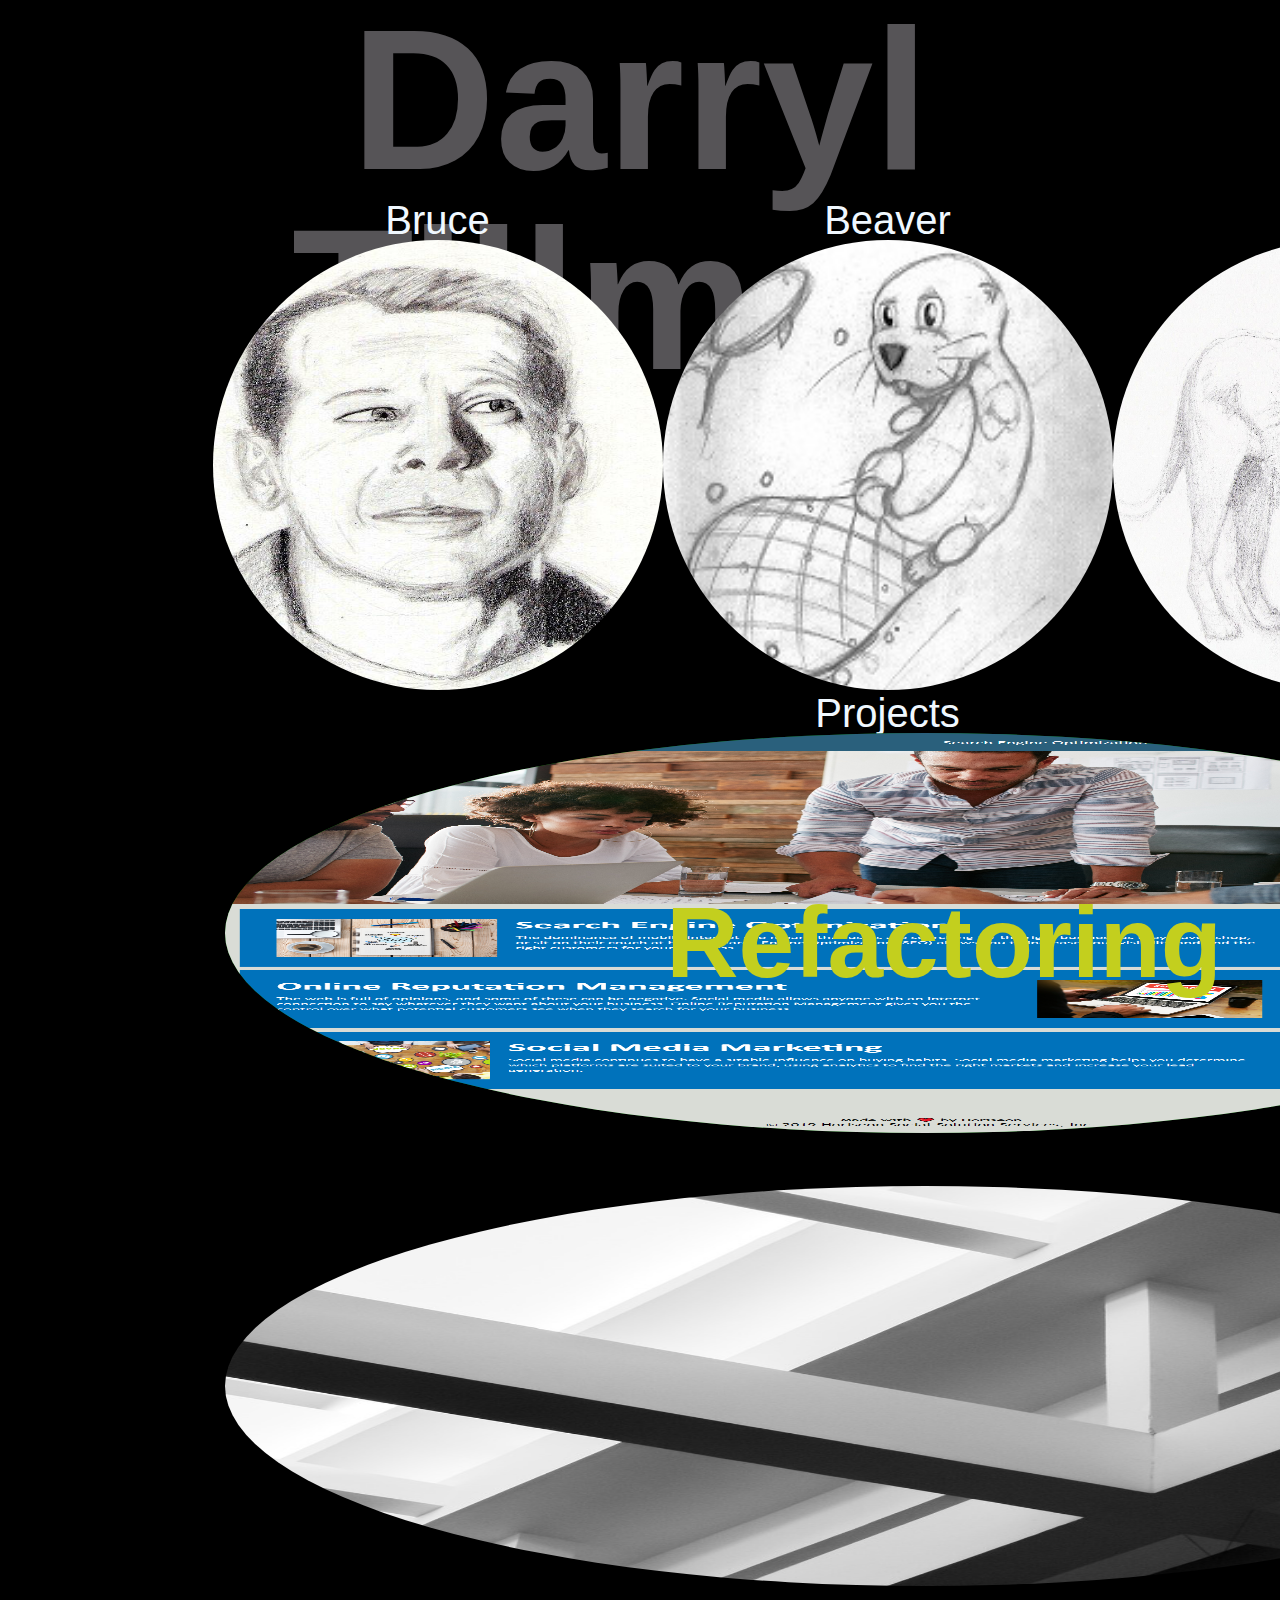
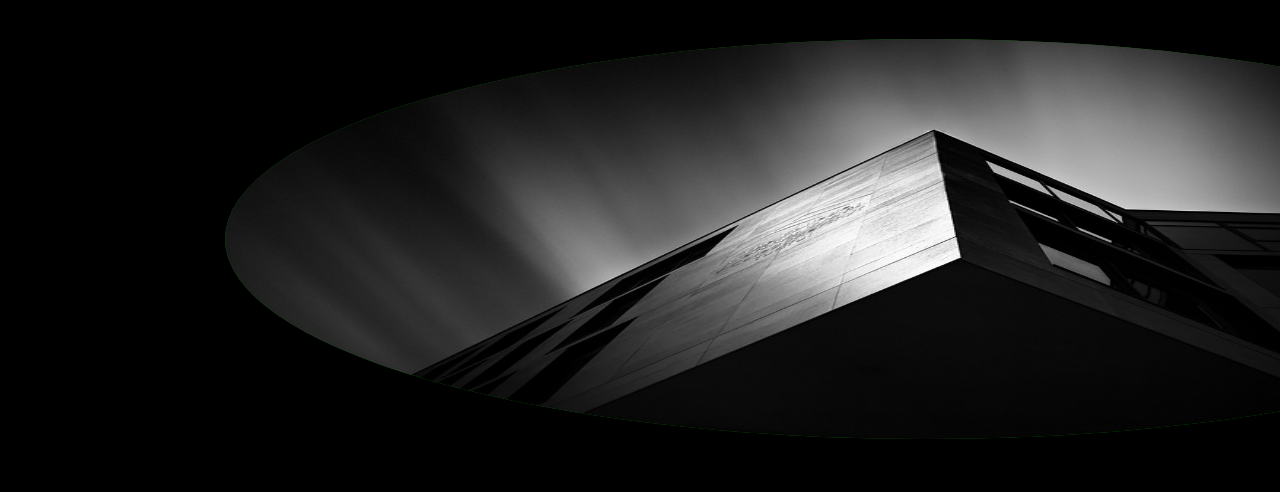
==== index.html @ e44b559b "fixed html file location" ====
<!DOCTYPE html>
<html lang="en">
<head>
    <meta charset="UTF-8">
    <meta http-equiv="X-UA-Compatible" content="IE=edge">
    <meta name="viewport" content="width=device-width, initial-scale=1.0">
    <title>Document</title>
    <link rel="stylesheet" href="./Develop/assets/reset.css">
    <link rel="stylesheet" href="./Develop/assets/style.css">

</head>
<body>
    <nav>
        <h1>Darryl Tillman</h1>
            <!-- hover and nav links show up -->
        <h3></h3>
    </nav>
    <main class="frog">
        <section class="box">

        </section>
        <section>
            <div class="line">
                <section>
                    <header class="intro">Bruce</header>
                    <img src="./Develop/assets/img/bruce_by_tales64_d14i1tt.jpg" alt="" class="circle2">
                </section>
                <section>
                    <header class="intro">Beaver</header>
                    <img src="./Develop/assets/img/beaver200.jpg" alt="" class="circle2">
                </section>
                <section>
                    <header class="intro">Lion</header>
                    <img src="./Develop/assets/img/lion_by_tales64_d14i1wu.jpg" alt="" class="circle2">
                </section>
            </div>
            <div class="line2">
                <header class="intro"> Projects</header>
                <div class="container">

                    <a href="https://tales64.github.io/New-Refactoring/#search-engine-optimization"><img src="./Develop/assets/img/127.0.0.1_5500_Develop_index2.html.png" alt="" class="oval"></a>
                    <h2>Refactoring</h2>
                </div>
                <section>
                    <img src="./Develop/assets/img/airport-296226_960_720.jpg" alt="" class="oval">
                    
                </section>
                <section>
                    <img src="./Develop/assets/img/building-1089861_960_720.jpg" alt="" class="oval">
    
                </section>
                 
            </div>
        </section>
    </main>
    <footer>

    </footer>
    
</body>
</html>
---- Develop/assets/style.css ----
body{
    background-color: black;

}

nav{
    height: 200px;
    justify-content: center;
}
h1{
    text-align: center;
    font-size: 200px;
    font-style: fantasy;
    color: rgb(86, 84, 87);
}
h2{
    font-size: 100px;
    position: absolute;
    top: 35%;
    left: 35%;
}
h3{
color: aliceblue;
text-justify: ;
}

header{

}
.container{
    position: relative;
    text-align: center;
    color: rgb(195, 207, 30);
}
.frog{
    display: flex;
    width: 100vw;
    height: 100vh;
}
.intro{
    text-align: center;
    color: aliceblue;
    font-size: 40px;
}
.box{
    height: 100vmax;
    width: 200px;
    background: rgb(91, 91, 116);
    margin: 0px 75px;
}

.line{
    display: flex;
    justify-content: center;
}


.circle2{
    height: 450px;
    width: 450px;
    border-radius: 100%;
    
}

.line2{
    justify-content: center;
}

.oval{
height: 400px;
width: 1400px;
background: green;
border-radius: 50%;
margin-left: 75px;
margin-bottom: 50px;
}
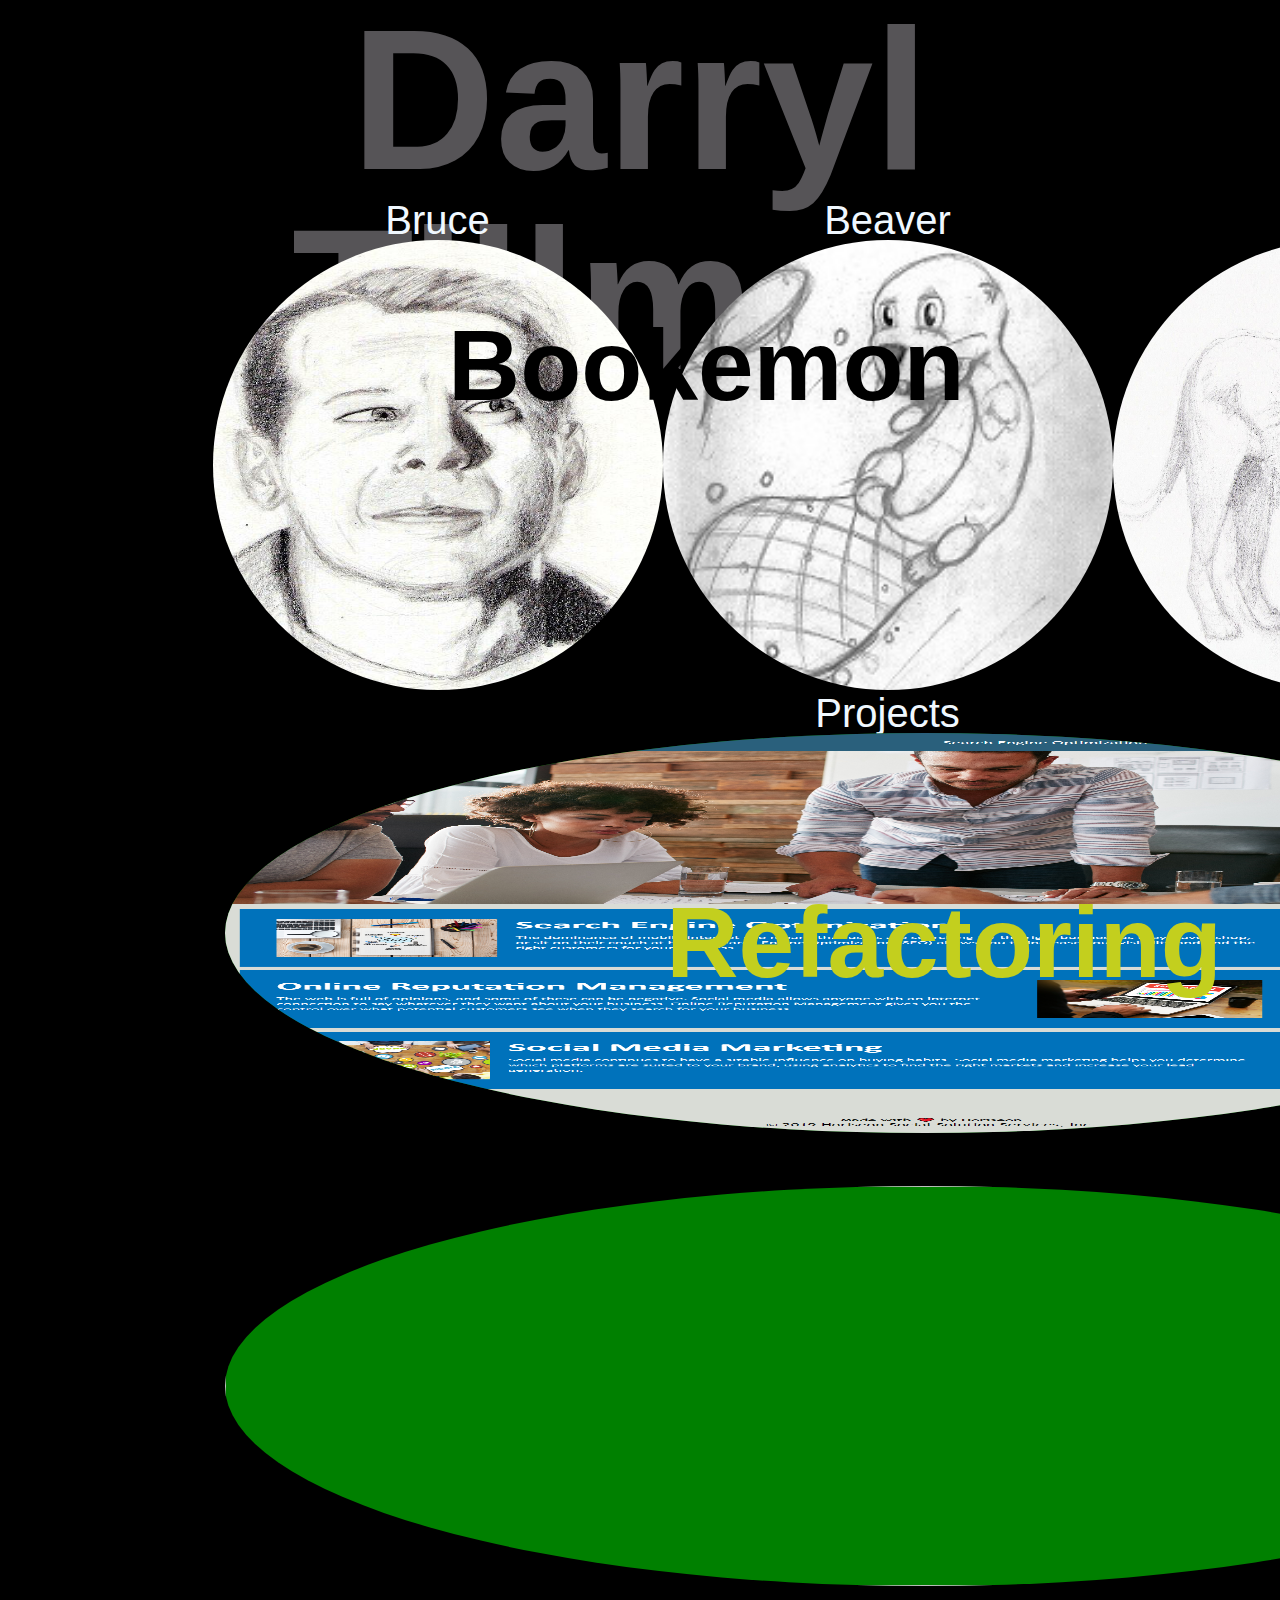
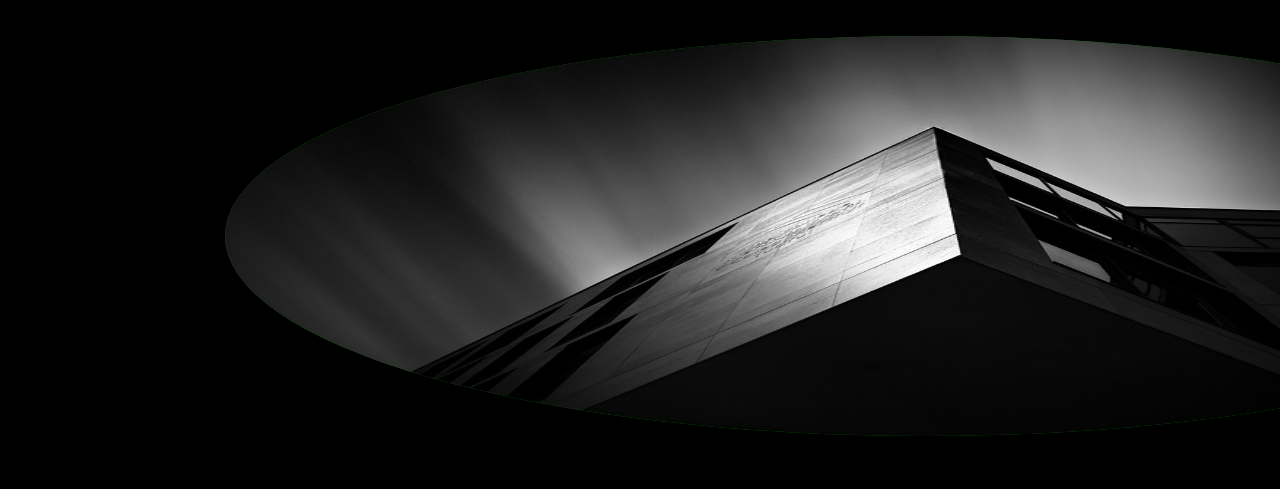
==== commit 14887c6c: "new webpage added" ====
--- a/index.html
+++ b/index.html
@@ -42,7 +42,9 @@
                     <h2>Refactoring</h2>
                 </div>
                 <section>
-                    <img src="./Develop/assets/img/airport-296226_960_720.jpg" alt="" class="oval">
+                    <a href="https://btay786.github.io/1-project-to-rule/"><img src="./Develop/assets/img/Bookemon-demo.gif" alt="" class="oval"></a>
+                    <h2>Bookemon</h2>
+                    
                     
                 </section>
                 <section>
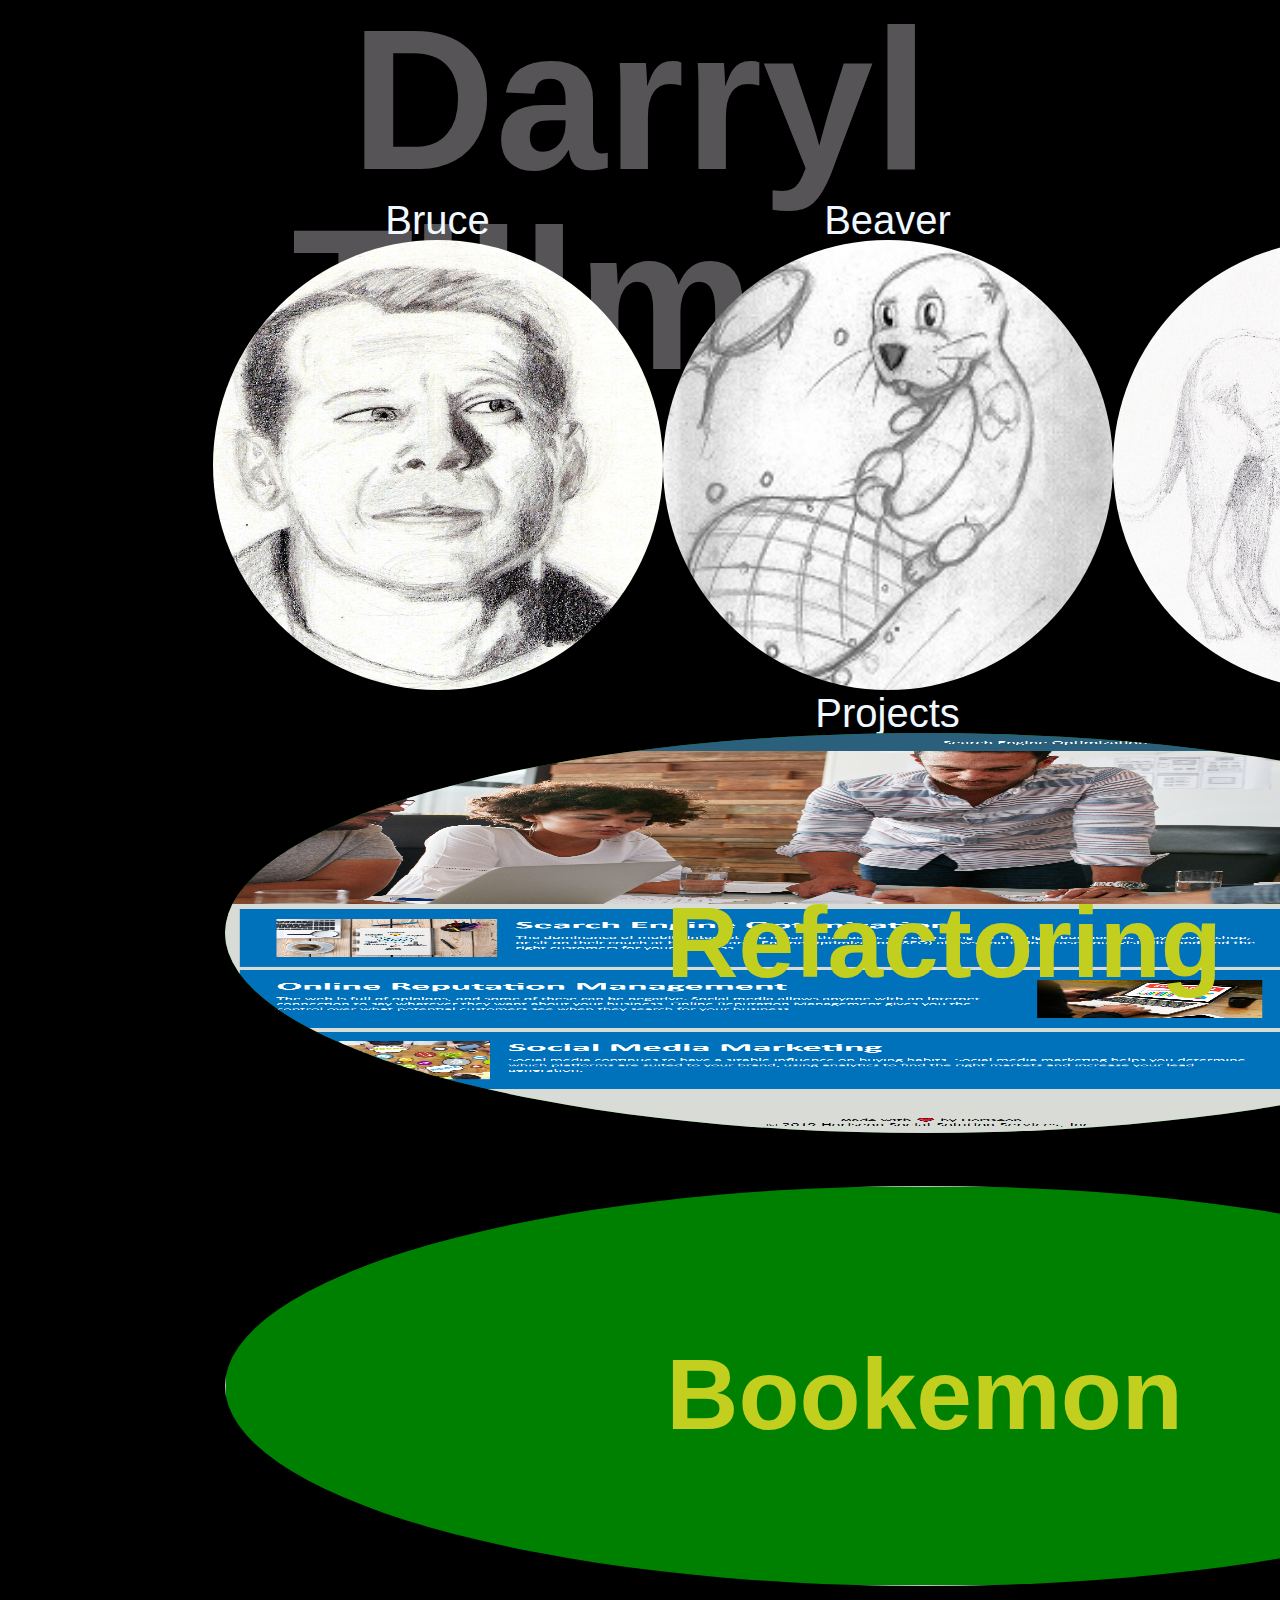
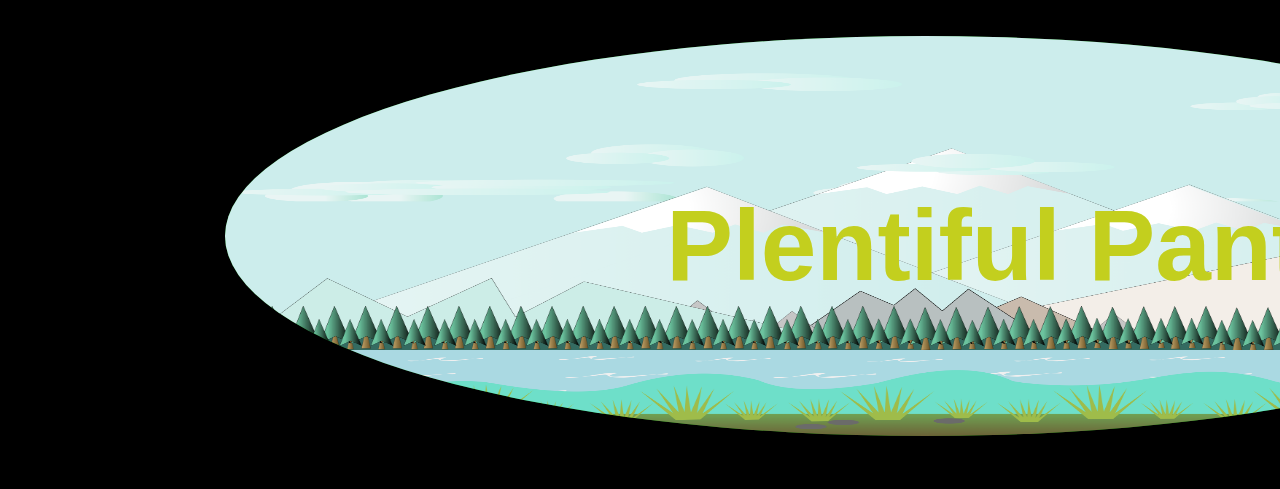
==== commit 5b661a53: "added plentiful pantry" ====
--- a/index.html
+++ b/index.html
@@ -41,16 +41,18 @@
                     <a href="https://tales64.github.io/New-Refactoring/#search-engine-optimization"><img src="./Develop/assets/img/127.0.0.1_5500_Develop_index2.html.png" alt="" class="oval"></a>
                     <h2>Refactoring</h2>
                 </div>
-                <section>
+                <div class="container">
                     <a href="https://btay786.github.io/1-project-to-rule/"><img src="./Develop/assets/img/Bookemon-demo.gif" alt="" class="oval"></a>
                     <h2>Bookemon</h2>
                     
                     
-                </section>
-                <section>
-                    <img src="./Develop/assets/img/building-1089861_960_720.jpg" alt="" class="oval">
+                </div>
+                <div class="container">
+                    
+                    <a href="https://plentiful-pantry.herokuapp.com/api/users/login"><img src="./Develop/assets/img/Plentiful Pantry.png" alt="" class="oval"></a>
+                    <h2>Plentiful Pantry</h2>
     
-                </section>
+                </div>
                  
             </div>
         </section>
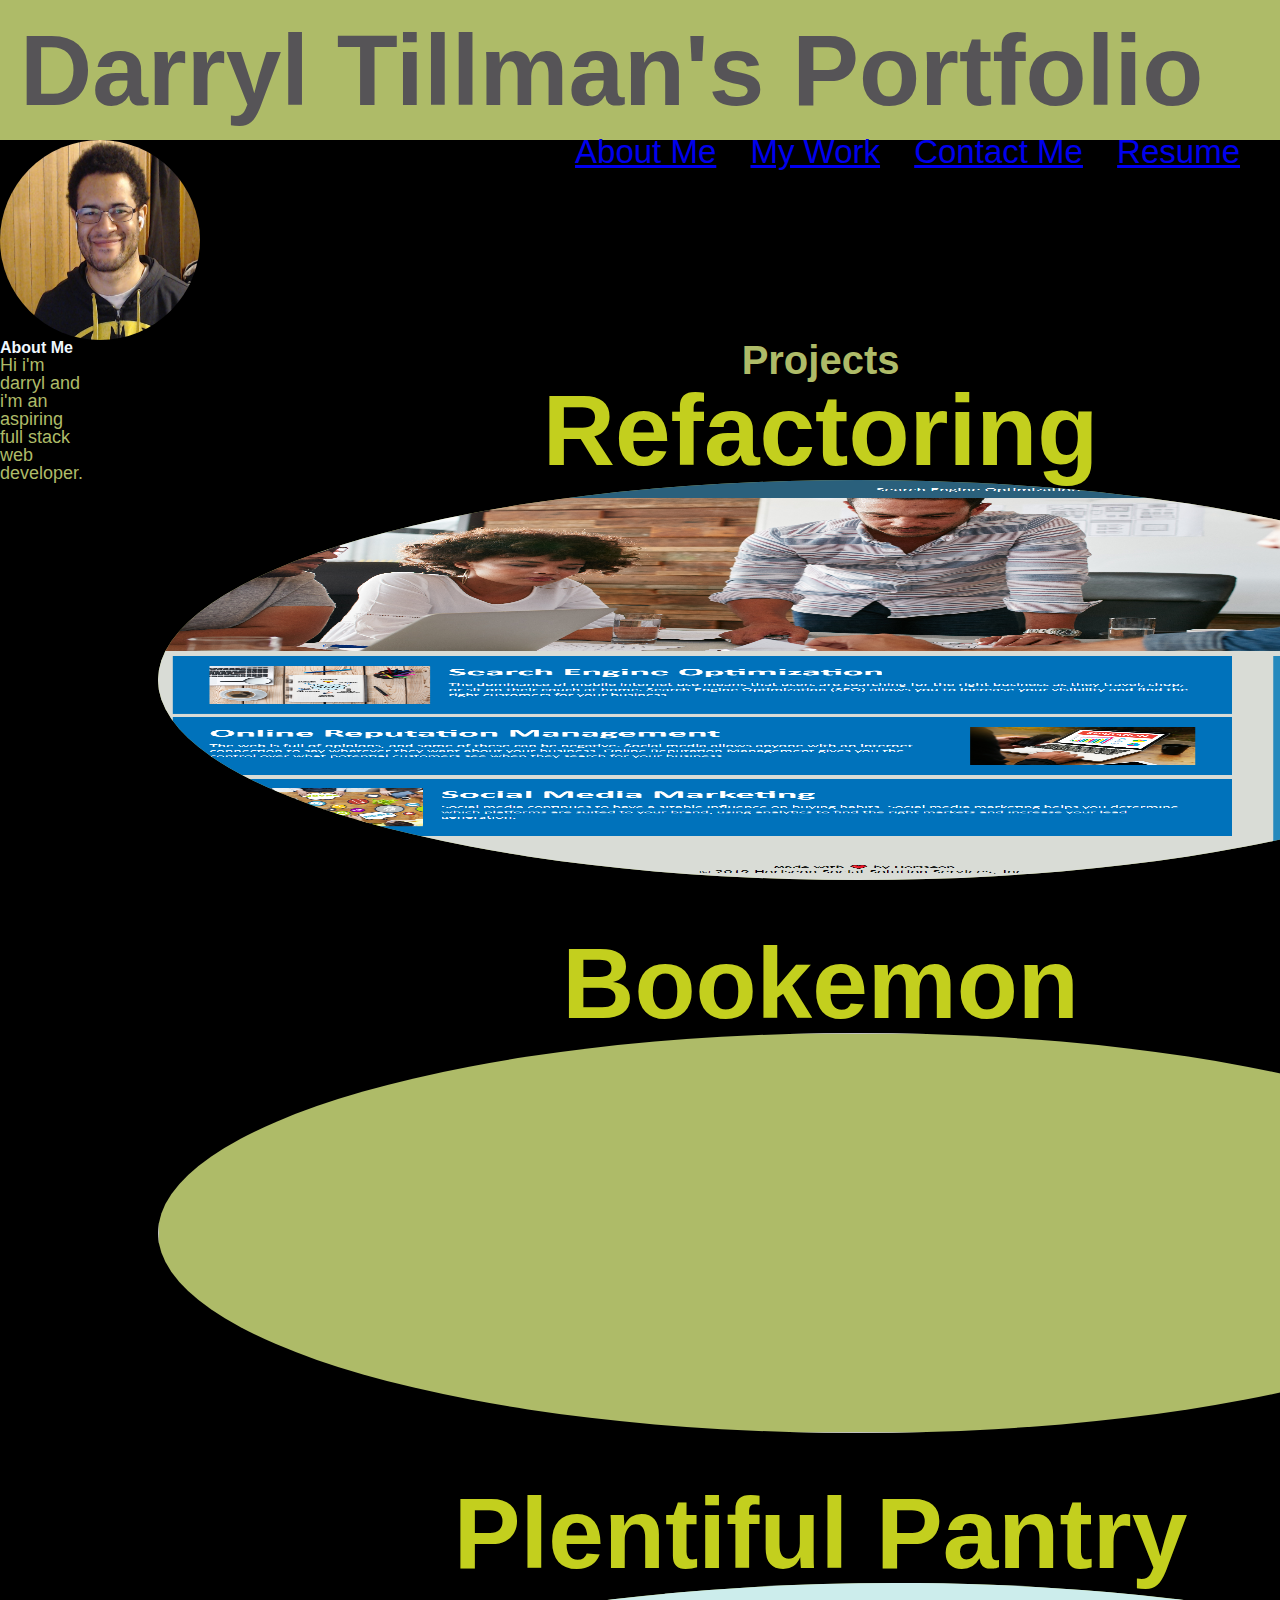
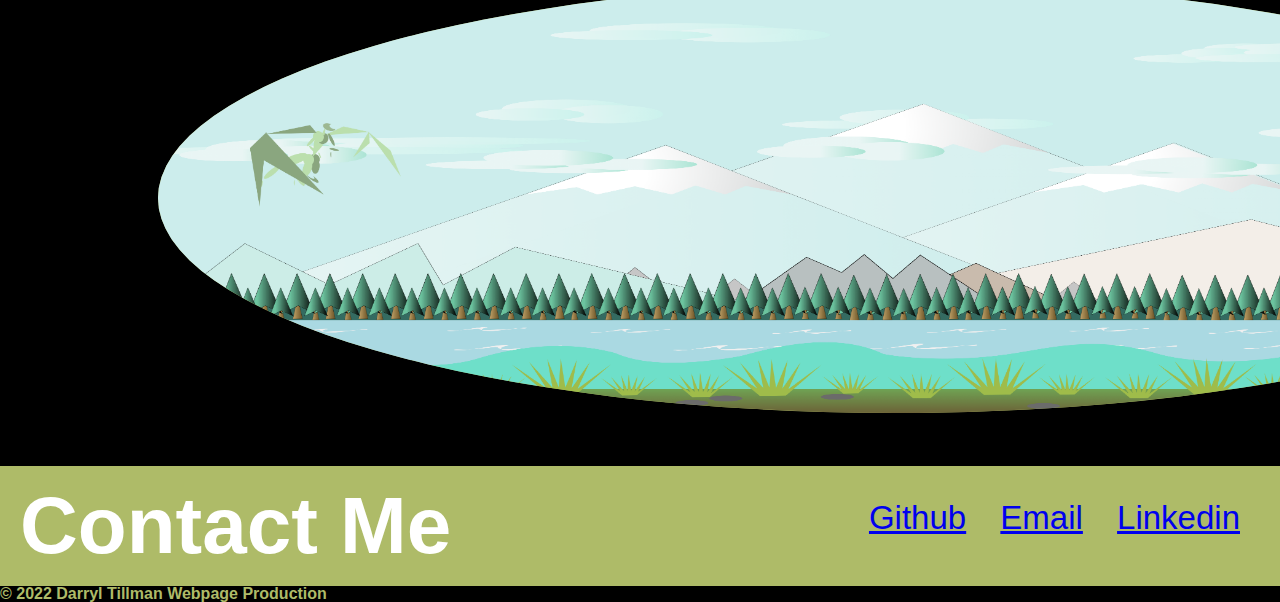
==== commit 436ee6a4: "updated layout and animation added" ====
--- a/index.html
+++ b/index.html
@@ -1,65 +1,85 @@
 <!DOCTYPE html>
 <html lang="en">
-<head>
+  <head>
     <meta charset="UTF-8">
     <meta http-equiv="X-UA-Compatible" content="IE=edge">
     <meta name="viewport" content="width=device-width, initial-scale=1.0">
-    <title>Document</title>
-    <link rel="stylesheet" href="./Develop/assets/reset.css">
-    <link rel="stylesheet" href="./Develop/assets/style.css">
-
-</head>
-<body>
-    <nav>
-        <h1>Darryl Tillman</h1>
-            <!-- hover and nav links show up -->
-        <h3></h3>
+    <title>Darryl Tillman's Portfolio</title>
+    <link rel="stylesheet" href="./assets/reset.css">
+    <link rel="stylesheet" href="./assets/style.css">
+    <link rel="stylesheet" href="./assets/animate.css">
+    
+  </head>
+  <body>
+    <header class="header">
+      <!-- Portfolio Name -->
+      <h1>Darryl Tillman's Portfolio</h1>
+      <nav class="line">
+        
+        <!--Nav links -->
+        <ul>
+          <li><a href="#about-me-section">About Me</a></li>
+          <li><a href="#my-work-section">My Work</a></li>
+          <li><a href="#contact-me-section">Contact Me</a></li>
+          <li><a a href="./assets/documents/2022_Professional_CV.pdf" target="_blank">Resume</a></li>
+        </ul>
+      </div>
     </nav>
-    <main class="frog">
-        <section class="box">
-
-        </section>
-        <section>
-            <div class="line">
-                <section>
-                    <header class="intro">Bruce</header>
-                    <img src="./Develop/assets/img/bruce_by_tales64_d14i1tt.jpg" alt="" class="circle2">
-                </section>
-                <section>
-                    <header class="intro">Beaver</header>
-                    <img src="./Develop/assets/img/beaver200.jpg" alt="" class="circle2">
-                </section>
-                <section>
-                    <header class="intro">Lion</header>
-                    <img src="./Develop/assets/img/lion_by_tales64_d14i1wu.jpg" alt="" class="circle2">
-                </section>
-            </div>
-            <div class="line2">
-                <header class="intro"> Projects</header>
-                <div class="container">
-
-                    <a href="https://tales64.github.io/New-Refactoring/#search-engine-optimization"><img src="./Develop/assets/img/127.0.0.1_5500_Develop_index2.html.png" alt="" class="oval"></a>
-                    <h2>Refactoring</h2>
-                </div>
-                <div class="container">
-                    <a href="https://btay786.github.io/1-project-to-rule/"><img src="./Develop/assets/img/Bookemon-demo.gif" alt="" class="oval"></a>
-                    <h2>Bookemon</h2>
-                    
+  </header>
+  <main class="html-overlay"> 
+    <section>
+      <img src="./assets/img/Profile.png" alt="" id="circle2">
+    </section>
+    <section class="frog">
+      <div>
+        <h3 id="about-me-section">About Me</h2>
+          <p>Hi i'm darryl and i'm an aspiring full stack web developer.</p>
+        </div>
+        <div>
+          <h2 class="intro" id="my-work-section"> Projects</h2>
+          <div class="container">
+            
+            <h2>Refactoring</h2>
+            <a href="https://tales64.github.io/New-Refactoring/#search-engine-optimization"><img src="./assets/img/127.0.0.1_5500_Develop_index2.html.png" alt="" class="oval"></a>
+          </div>
+          <div class="container">
+            <h2>Bookemon</h2>
+            <a href="https://btay786.github.io/1-project-to-rule/"><img src="./assets/img/Bookemon-demo.gif" alt="" class="oval"></a>
+            
+            
+          </div>
+          <div class="container">
+            
+            <h2>Plentiful Pantry</h2>
+            <a href="https://plentiful-pantry.herokuapp.com/api/users/login" alt=""><canvas href="https://plentiful-pantry.herokuapp.com/api/users/login" id="canvas2"  class="oval"></canvas>
+                    </a>
                     
                 </div>
-                <div class="container">
-                    
-                    <a href="https://plentiful-pantry.herokuapp.com/api/users/login"><img src="./Develop/assets/img/Plentiful Pantry.png" alt="" class="oval"></a>
-                    <h2>Plentiful Pantry</h2>
-    
-                </div>
-                 
-            </div>
+                
+              </div>
+            </section>
+        <section class="beaver">
+              <h4 id="contact-me-section">Contact Me</h4>
+              <div>
+              <ul>
+            <li>
+            <!-- <a href=""><img src="" alt="" class="oval"></a> -->
+            <a href="https://github.com/Tales64"><img src="" alt="" class="">Github</a></li>
+            <li>
+            <a href="https://www.tales64@yahoo.com/" target="_blank">Email</a></li>
+            <li>
+            <a href="https://www.linkedin.com/in/darryl-tillman-07a28a94/"><img src="" alt="" class="">Linkedin</a></li>
+          </ul>
+        </div>
         </section>
-    </main>
+        </main>
     <footer>
+      
+        <h4>&copy 2022 Darryl Tillman Webpage Production</h4>
+    </footer>
+    <script src="./assets/animation.js"></script>
+</body>
+</html>
 
-    </footer>
-    
-</body>
-</html>+
+
--- a/assets/style.css
+++ b/assets/style.css
@@ -0,0 +1,133 @@
+
+body{
+    background-color: black;
+    width: 100vw;
+    height: 100vh;
+}
+p{
+    color: #aebb68;
+    font-size:large;
+}
+nav{
+    height: 200px;
+}
+h1{
+    text-align: center;
+    font-size: 75px;
+    font-style: fantasy;
+    color: rgb(86, 84, 87);
+}
+h2{
+    font-size: 100px;
+    top: 35%;
+    left: 35%;
+}
+h3{
+color: aliceblue;
+text-justify: center;
+}
+
+.container{
+    text-align: center;
+    color: rgb(195, 207, 30);
+}
+.frog{
+    display: flex;
+
+}
+.intro{
+    text-align: center;
+    color: #aebb68;
+    font-size: 40px;
+}
+.box{
+    height: 100vmax;
+    width: 200px;
+    background: rgb(91, 91, 116);
+    margin: 0px 75px;
+}
+
+.line{
+    display: block;
+}
+
+
+#circle2{
+    display: flex;
+    height: 200px;
+    width: 200px;
+    border-radius: 100%;
+    justify-content: right;
+    
+}
+
+.line2{
+    justify-content: center;
+}
+
+.oval{
+height: 400px;
+width: 1400px;
+background: #aebb68;
+border-radius: 50%;
+margin-left: 75px;
+margin-bottom: 50px;
+}
+
+.header {
+    padding: 20px;
+    font-family: 'Trebuchet MS', 'Lucida Sans Unicode', 'Lucida Grande', 'Lucida Sans', Arial, sans-serif;
+    background-color: #aebb68;
+    color: #ffffff;
+}
+/* increased font size */
+.header h1 {
+    display: inline-block;
+    font-size: 100px;
+}
+.header nav {
+    padding-top: 15px;
+    margin-right: 20px;
+    float: right;
+    font-family: 'Gill Sans', 'Gill Sans MT', Calibri, 'Trebuchet MS', sans-serif;
+    font-size: 33px;
+}
+/* removed unneeded code */
+.header nav ul {
+    list-style-type: none;
+}
+
+.header nav ul li {
+    display: inline-block;
+    margin-left: 25px;
+}
+.beaver {
+    padding: 20px;
+    font-family: 'Trebuchet MS', 'Lucida Sans Unicode', 'Lucida Grande', 'Lucida Sans', Arial, sans-serif;
+    background-color: #aebb68;
+    color: #ffffff;
+}
+/* increased font size */
+.beaver h4 {
+    display: inline-block;
+    font-size: 80px;
+}
+.beaver div {
+    padding-top: 15px;
+    margin-right: 20px;
+    float: right;
+    font-family: 'Gill Sans', 'Gill Sans MT', Calibri, 'Trebuchet MS', sans-serif;
+    font-size: 33px;
+}
+/* removed unneeded code */
+.beaver div ul {
+    list-style-type: none;
+}
+
+.beaver div ul li {
+    display: inline-block;
+    margin-left: 25px;
+}
+footer{
+    color: #aebb68;
+}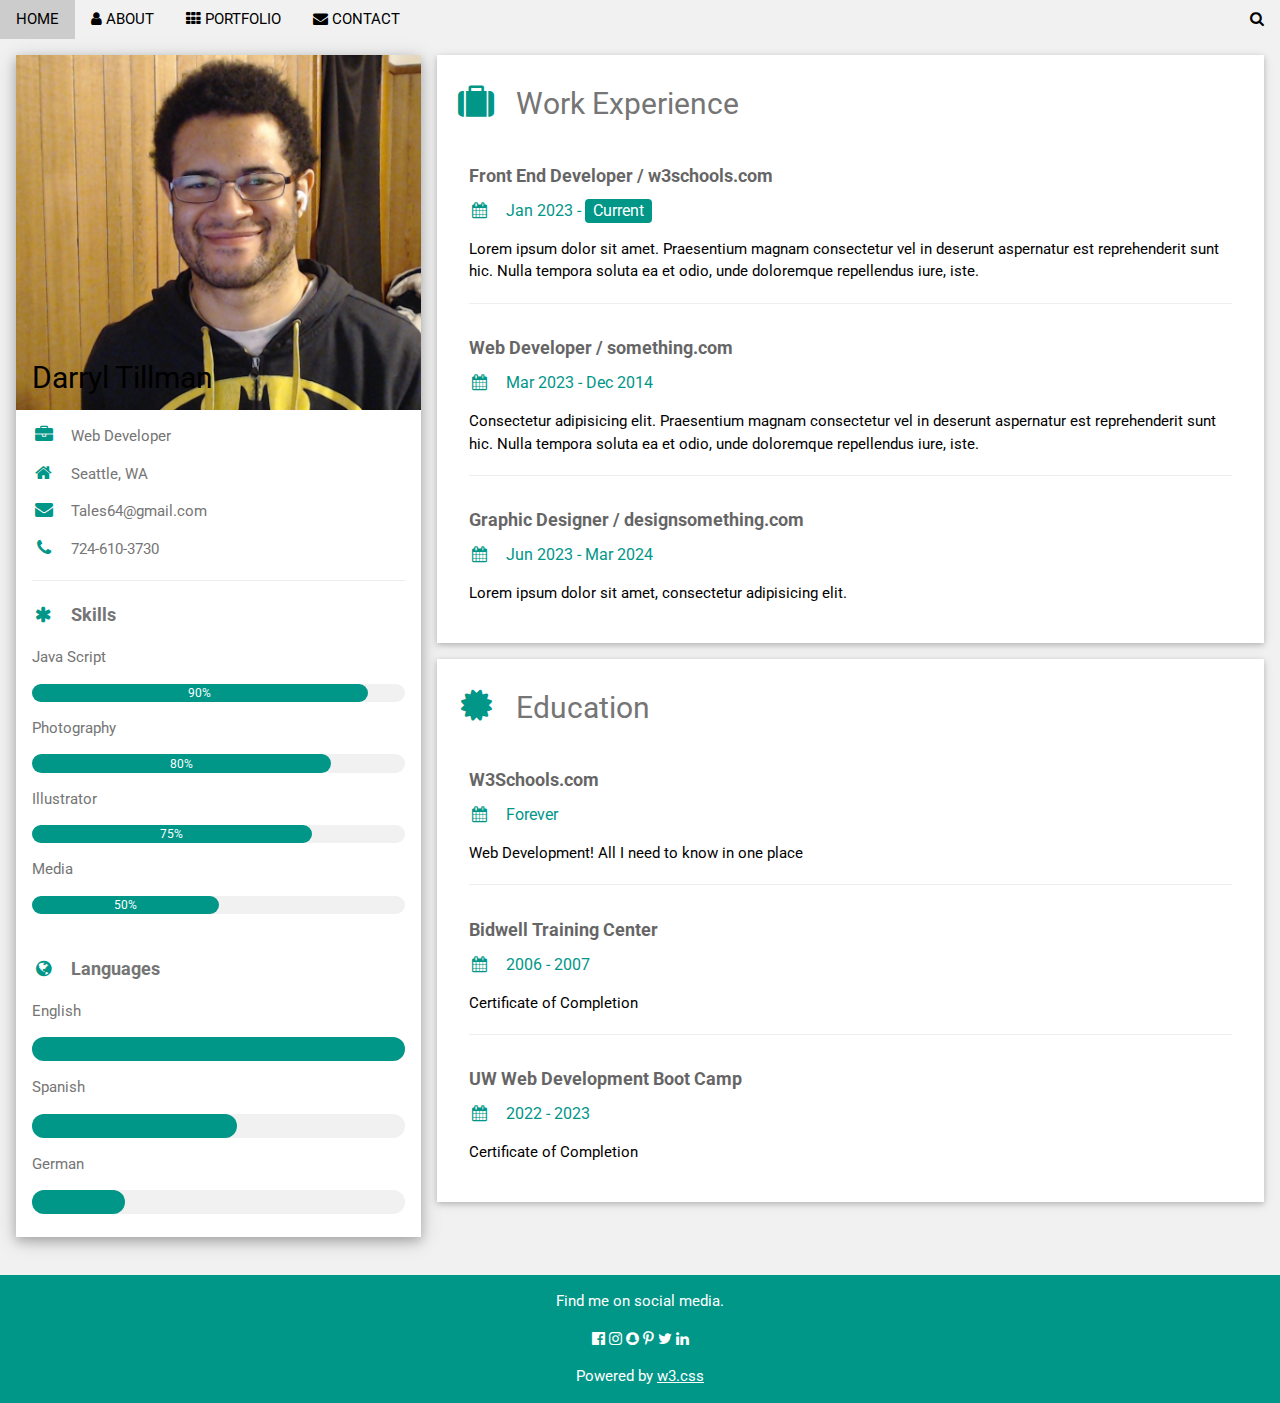
==== commit c9bcac89: "added link code" ====
--- a/index.html
+++ b/index.html
@@ -1,85 +1,157 @@
 <!DOCTYPE html>
-<html lang="en">
-  <head>
-    <meta charset="UTF-8">
-    <meta http-equiv="X-UA-Compatible" content="IE=edge">
-    <meta name="viewport" content="width=device-width, initial-scale=1.0">
-    <title>Darryl Tillman's Portfolio</title>
-    <link rel="stylesheet" href="./assets/reset.css">
-    <link rel="stylesheet" href="./assets/style.css">
-    <link rel="stylesheet" href="./assets/animate.css">
+<html>
+<head>
+<title>Profile Resume</title>
+<meta charset="UTF-8">
+<meta name="viewport" content="width=device-width, initial-scale=1">
+<link rel="stylesheet" href="./assets/W3.css">
+<link rel='stylesheet' href='https://fonts.googleapis.com/css?family=Roboto'>
+<link rel="stylesheet" href="https://cdnjs.cloudflare.com/ajax/libs/font-awesome/4.7.0/css/font-awesome.min.css">
+<style>
+html,body,h1,h2,h3,h4,h5,h6 {font-family: "Roboto", sans-serif}
+</style>
+</head>
+<body class="w3-light-grey">
+  <div class="w3-bar" id="myNavbar">
+    <a class="w3-bar-item w3-button w3-hover-black w3-hide-medium w3-hide-large w3-right" href="javascript:void(0);" onclick="toggleFunction()" title="Toggle Navigation Menu">
+      <i class="fa fa-bars"></i>
+    </a>
+    <a href="https://tales64.github.io/ProfileMain/#home" class="w3-bar-item w3-button">HOME</a>
+    <a href="#about" class="w3-bar-item w3-button w3-hide-small"><i class="fa fa-user"></i> ABOUT</a>
+    <a href="#portfolio" class="w3-bar-item w3-button w3-hide-small"><i class="fa fa-th"></i> PORTFOLIO</a>
+    <a href="#contact" class="w3-bar-item w3-button w3-hide-small"><i class="fa fa-envelope"></i> CONTACT</a>
+    <a href="#" class="w3-bar-item w3-button w3-hide-small w3-right w3-hover-red">
+      <i class="fa fa-search"></i>
+    </a>
+  </div>
+<!-- Page Container -->
+<div class="w3-content w3-margin-top" style="max-width:1400px;">
+
+  <!-- The Grid -->
+  <div class="w3-row-padding">
+  
+    <!-- Left Column -->
+    <div class="w3-third">
     
-  </head>
-  <body>
-    <header class="header">
-      <!-- Portfolio Name -->
-      <h1>Darryl Tillman's Portfolio</h1>
-      <nav class="line">
-        
-        <!--Nav links -->
-        <ul>
-          <li><a href="#about-me-section">About Me</a></li>
-          <li><a href="#my-work-section">My Work</a></li>
-          <li><a href="#contact-me-section">Contact Me</a></li>
-          <li><a a href="./assets/documents/2022_Professional_CV.pdf" target="_blank">Resume</a></li>
-        </ul>
+      <div class="w3-white w3-text-grey w3-card-4">
+        <div class="w3-display-container">
+          <img src="./assets/img/Profile.png" style="width:100%" alt="Avatar">
+          <div class="w3-display-bottomleft w3-container w3-text-black">
+            <h2>Darryl Tillman</h2>
+          </div>
+        </div>
+        <div class="w3-container">
+          <p><i class="fa fa-briefcase fa-fw w3-margin-right w3-large w3-text-teal"></i>Web Developer</p>
+          <p><i class="fa fa-home fa-fw w3-margin-right w3-large w3-text-teal"></i>Seattle, WA</p>
+          <p><i class="fa fa-envelope fa-fw w3-margin-right w3-large w3-text-teal"></i>Tales64@gmail.com</p>
+          <p><i class="fa fa-phone fa-fw w3-margin-right w3-large w3-text-teal"></i>724-610-3730</p>
+          <hr>
+
+          <p class="w3-large"><b><i class="fa fa-asterisk fa-fw w3-margin-right w3-text-teal"></i>Skills</b></p>
+          <p>Java Script</p>
+          <div class="w3-light-grey w3-round-xlarge w3-small">
+            <div class="w3-container w3-center w3-round-xlarge w3-teal" style="width:90%">90%</div>
+          </div>
+          <p>Photography</p>
+          <div class="w3-light-grey w3-round-xlarge w3-small">
+            <div class="w3-container w3-center w3-round-xlarge w3-teal" style="width:80%">
+              <div class="w3-center w3-text-white">80%</div>
+            </div>
+          </div>
+          <p>Illustrator</p>
+          <div class="w3-light-grey w3-round-xlarge w3-small">
+            <div class="w3-container w3-center w3-round-xlarge w3-teal" style="width:75%">75%</div>
+          </div>
+          <p>Media</p>
+          <div class="w3-light-grey w3-round-xlarge w3-small">
+            <div class="w3-container w3-center w3-round-xlarge w3-teal" style="width:50%">50%</div>
+          </div>
+          <br>
+
+          <p class="w3-large w3-text-theme"><b><i class="fa fa-globe fa-fw w3-margin-right w3-text-teal"></i>Languages</b></p>
+          <p>English</p>
+          <div class="w3-light-grey w3-round-xlarge">
+            <div class="w3-round-xlarge w3-teal" style="height:24px;width:100%"></div>
+          </div>
+          <p>Spanish</p>
+          <div class="w3-light-grey w3-round-xlarge">
+            <div class="w3-round-xlarge w3-teal" style="height:24px;width:55%"></div>
+          </div>
+          <p>German</p>
+          <div class="w3-light-grey w3-round-xlarge">
+            <div class="w3-round-xlarge w3-teal" style="height:24px;width:25%"></div>
+          </div>
+          <br>
+        </div>
+      </div><br>
+
+    <!-- End Left Column -->
+    </div>
+
+    <!-- Right Column -->
+    <div class="w3-twothird">
+    
+      <div class="w3-container w3-card w3-white w3-margin-bottom">
+        <h2 class="w3-text-grey w3-padding-16"><i class="fa fa-suitcase fa-fw w3-margin-right w3-xxlarge w3-text-teal"></i>Work Experience</h2>
+        <div class="w3-container">
+          <h5 class="w3-opacity"><b>Front End Developer / w3schools.com</b></h5>
+          <h6 class="w3-text-teal"><i class="fa fa-calendar fa-fw w3-margin-right"></i>Jan 2023 - <span class="w3-tag w3-teal w3-round">Current</span></h6>
+          <p>Lorem ipsum dolor sit amet. Praesentium magnam consectetur vel in deserunt aspernatur est reprehenderit sunt hic. Nulla tempora soluta ea et odio, unde doloremque repellendus iure, iste.</p>
+          <hr>
+        </div>
+        <div class="w3-container">
+          <h5 class="w3-opacity"><b>Web Developer / something.com</b></h5>
+          <h6 class="w3-text-teal"><i class="fa fa-calendar fa-fw w3-margin-right"></i>Mar 2023 - Dec 2014</h6>
+          <p>Consectetur adipisicing elit. Praesentium magnam consectetur vel in deserunt aspernatur est reprehenderit sunt hic. Nulla tempora soluta ea et odio, unde doloremque repellendus iure, iste.</p>
+          <hr>
+        </div>
+        <div class="w3-container">
+          <h5 class="w3-opacity"><b>Graphic Designer / designsomething.com</b></h5>
+          <h6 class="w3-text-teal"><i class="fa fa-calendar fa-fw w3-margin-right"></i>Jun 2023 - Mar 2024</h6>
+          <p>Lorem ipsum dolor sit amet, consectetur adipisicing elit. </p><br>
+        </div>
       </div>
-    </nav>
-  </header>
-  <main class="html-overlay"> 
-    <section>
-      <img src="./assets/img/Profile.png" alt="" id="circle2">
-    </section>
-    <section class="frog">
-      <div>
-        <h3 id="about-me-section">About Me</h2>
-          <p>Hi i'm darryl and i'm an aspiring full stack web developer.</p>
+
+      <div class="w3-container w3-card w3-white">
+        <h2 class="w3-text-grey w3-padding-16"><i class="fa fa-certificate fa-fw w3-margin-right w3-xxlarge w3-text-teal"></i>Education</h2>
+        <div class="w3-container">
+          <h5 class="w3-opacity"><b>W3Schools.com</b></h5>
+          <h6 class="w3-text-teal"><i class="fa fa-calendar fa-fw w3-margin-right"></i>Forever</h6>
+          <p>Web Development! All I need to know in one place</p>
+          <hr>
         </div>
-        <div>
-          <h2 class="intro" id="my-work-section"> Projects</h2>
-          <div class="container">
-            
-            <h2>Refactoring</h2>
-            <a href="https://tales64.github.io/New-Refactoring/#search-engine-optimization"><img src="./assets/img/127.0.0.1_5500_Develop_index2.html.png" alt="" class="oval"></a>
-          </div>
-          <div class="container">
-            <h2>Bookemon</h2>
-            <a href="https://btay786.github.io/1-project-to-rule/"><img src="./assets/img/Bookemon-demo.gif" alt="" class="oval"></a>
-            
-            
-          </div>
-          <div class="container">
-            
-            <h2>Plentiful Pantry</h2>
-            <a href="https://plentiful-pantry.herokuapp.com/api/users/login" alt=""><canvas href="https://plentiful-pantry.herokuapp.com/api/users/login" id="canvas2"  class="oval"></canvas>
-                    </a>
-                    
-                </div>
-                
-              </div>
-            </section>
-        <section class="beaver">
-              <h4 id="contact-me-section">Contact Me</h4>
-              <div>
-              <ul>
-            <li>
-            <!-- <a href=""><img src="" alt="" class="oval"></a> -->
-            <a href="https://github.com/Tales64"><img src="" alt="" class="">Github</a></li>
-            <li>
-            <a href="https://www.tales64@yahoo.com/" target="_blank">Email</a></li>
-            <li>
-            <a href="https://www.linkedin.com/in/darryl-tillman-07a28a94/"><img src="" alt="" class="">Linkedin</a></li>
-          </ul>
+        <div class="w3-container">
+          <h5 class="w3-opacity"><b>Bidwell Training Center</b></h5>
+          <h6 class="w3-text-teal"><i class="fa fa-calendar fa-fw w3-margin-right"></i>2006 - 2007</h6>
+          <p>Certificate of Completion</p>
+          <hr>
         </div>
-        </section>
-        </main>
-    <footer>
-      
-        <h4>&copy 2022 Darryl Tillman Webpage Production</h4>
-    </footer>
-    <script src="./assets/animation.js"></script>
+        <div class="w3-container">
+          <h5 class="w3-opacity"><b>UW Web Development Boot Camp</b></h5>
+          <h6 class="w3-text-teal"><i class="fa fa-calendar fa-fw w3-margin-right"></i>2022 - 2023</h6>
+          <p>Certificate of Completion</p><br>
+        </div>
+      </div>
+
+    <!-- End Right Column -->
+    </div>
+    
+  <!-- End Grid -->
+  </div>
+  
+  <!-- End Page Container -->
+</div>
+
+<footer class="w3-container w3-teal w3-center w3-margin-top">
+  <p>Find me on social media.</p>
+  <i class="fa fa-facebook-official w3-hover-opacity"></i>
+  <i class="fa fa-instagram w3-hover-opacity"></i>
+  <i class="fa fa-snapchat w3-hover-opacity"></i>
+  <i class="fa fa-pinterest-p w3-hover-opacity"></i>
+  <i class="fa fa-twitter w3-hover-opacity"></i>
+  <i class="fa fa-linkedin w3-hover-opacity"></i>
+  <p>Powered by <a href="https://www.w3schools.com/w3css/default.asp" target="_blank">w3.css</a></p>
+</footer>
+
 </body>
 </html>
-
-
-
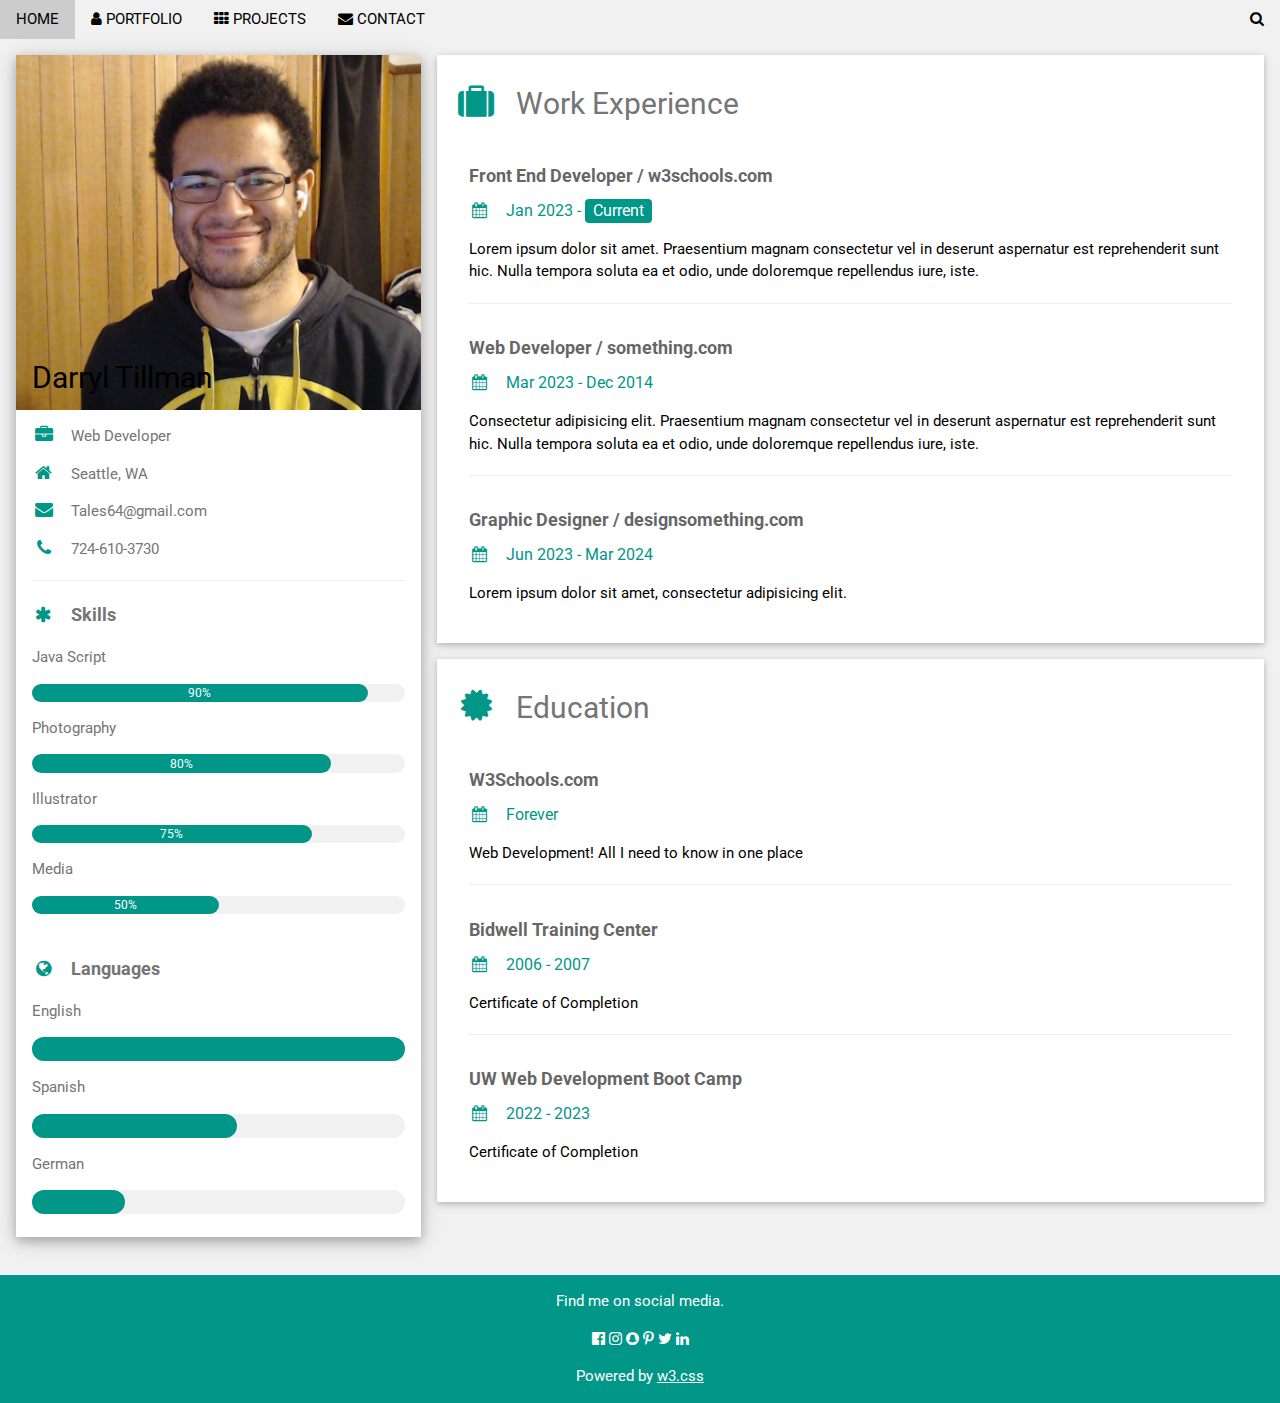
==== commit 0f88df79: "new look2" ====
--- a/index.html
+++ b/index.html
@@ -17,8 +17,8 @@
       <i class="fa fa-bars"></i>
     </a>
     <a href="https://tales64.github.io/ProfileMain/#home" class="w3-bar-item w3-button">HOME</a>
-    <a href="#about" class="w3-bar-item w3-button w3-hide-small"><i class="fa fa-user"></i> ABOUT</a>
-    <a href="#portfolio" class="w3-bar-item w3-button w3-hide-small"><i class="fa fa-th"></i> PORTFOLIO</a>
+    <a href="#about" class="w3-bar-item w3-button w3-hide-small"><i class="fa fa-user"></i> PORTFOLIO</a>
+    <a href="#portfolio" class="w3-bar-item w3-button w3-hide-small"><i class="fa fa-th"></i> PROJECTS</a>
     <a href="#contact" class="w3-bar-item w3-button w3-hide-small"><i class="fa fa-envelope"></i> CONTACT</a>
     <a href="#" class="w3-bar-item w3-button w3-hide-small w3-right w3-hover-red">
       <i class="fa fa-search"></i>
